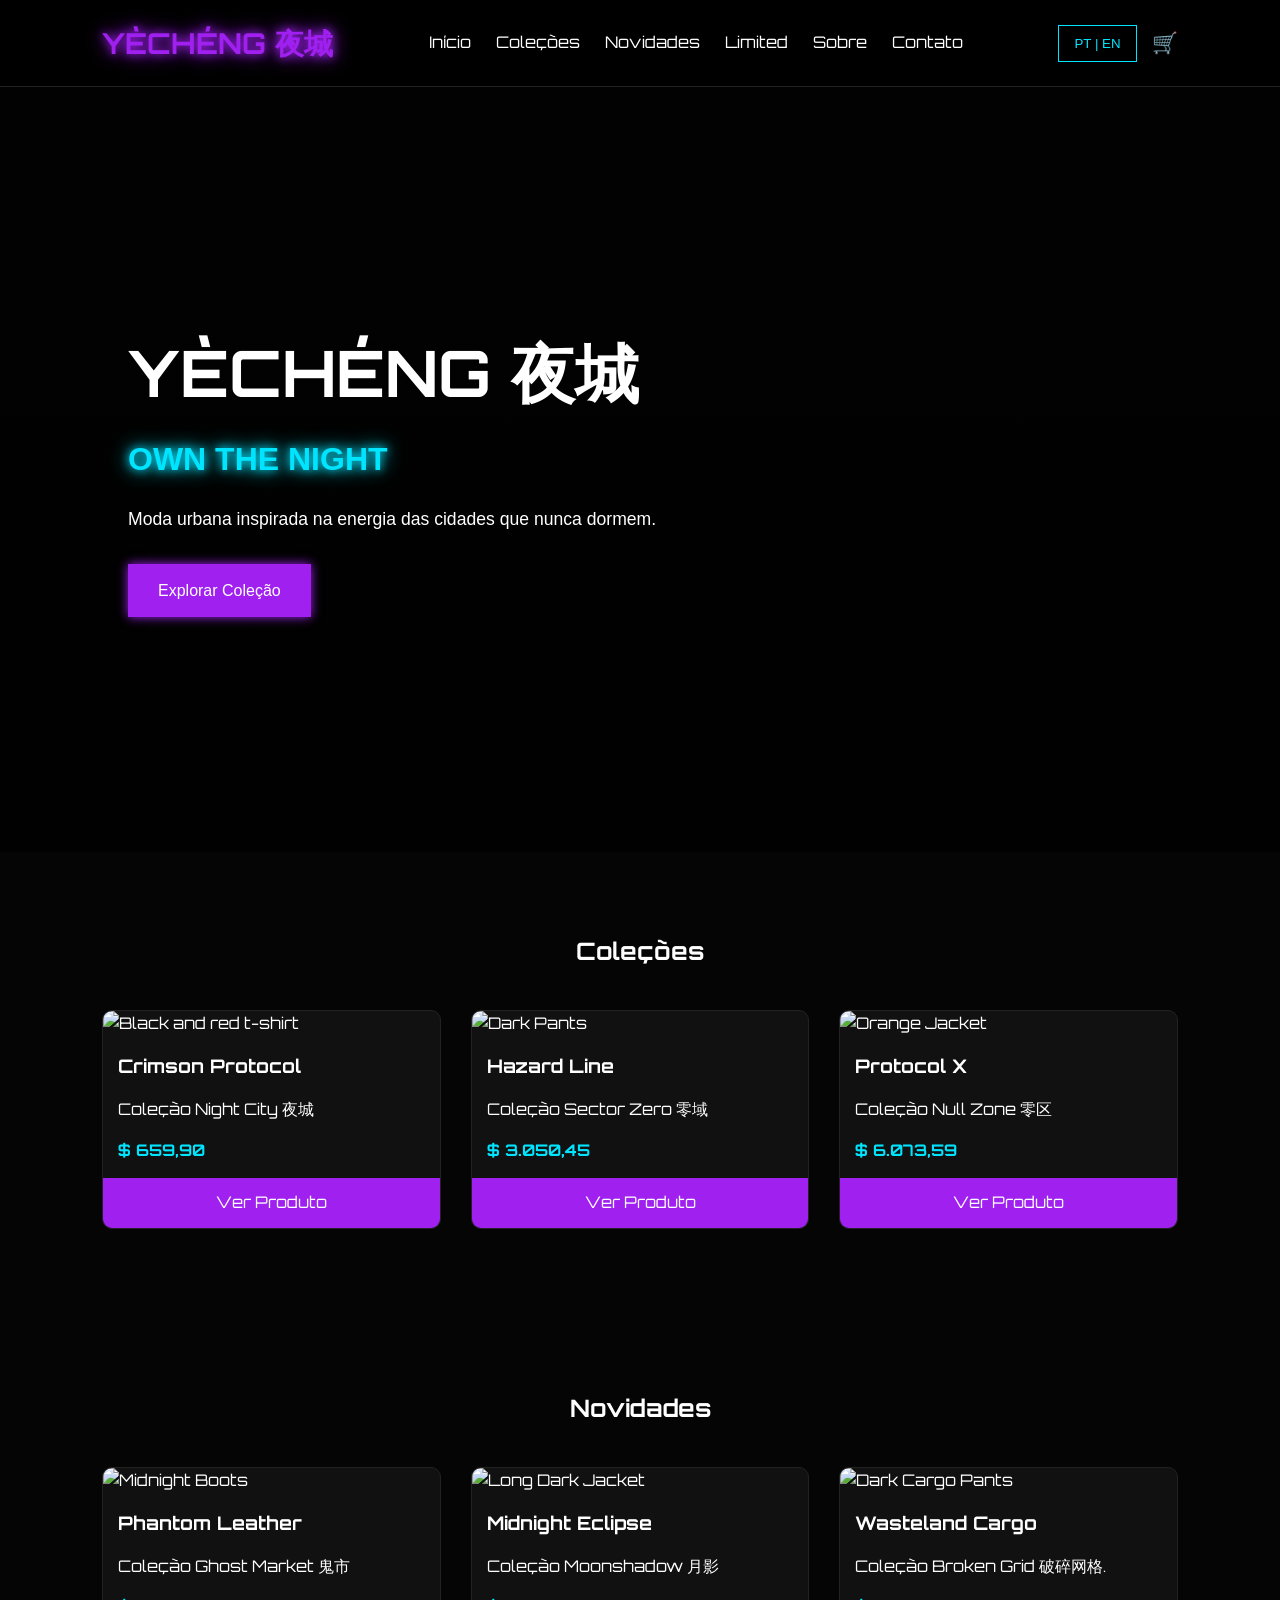
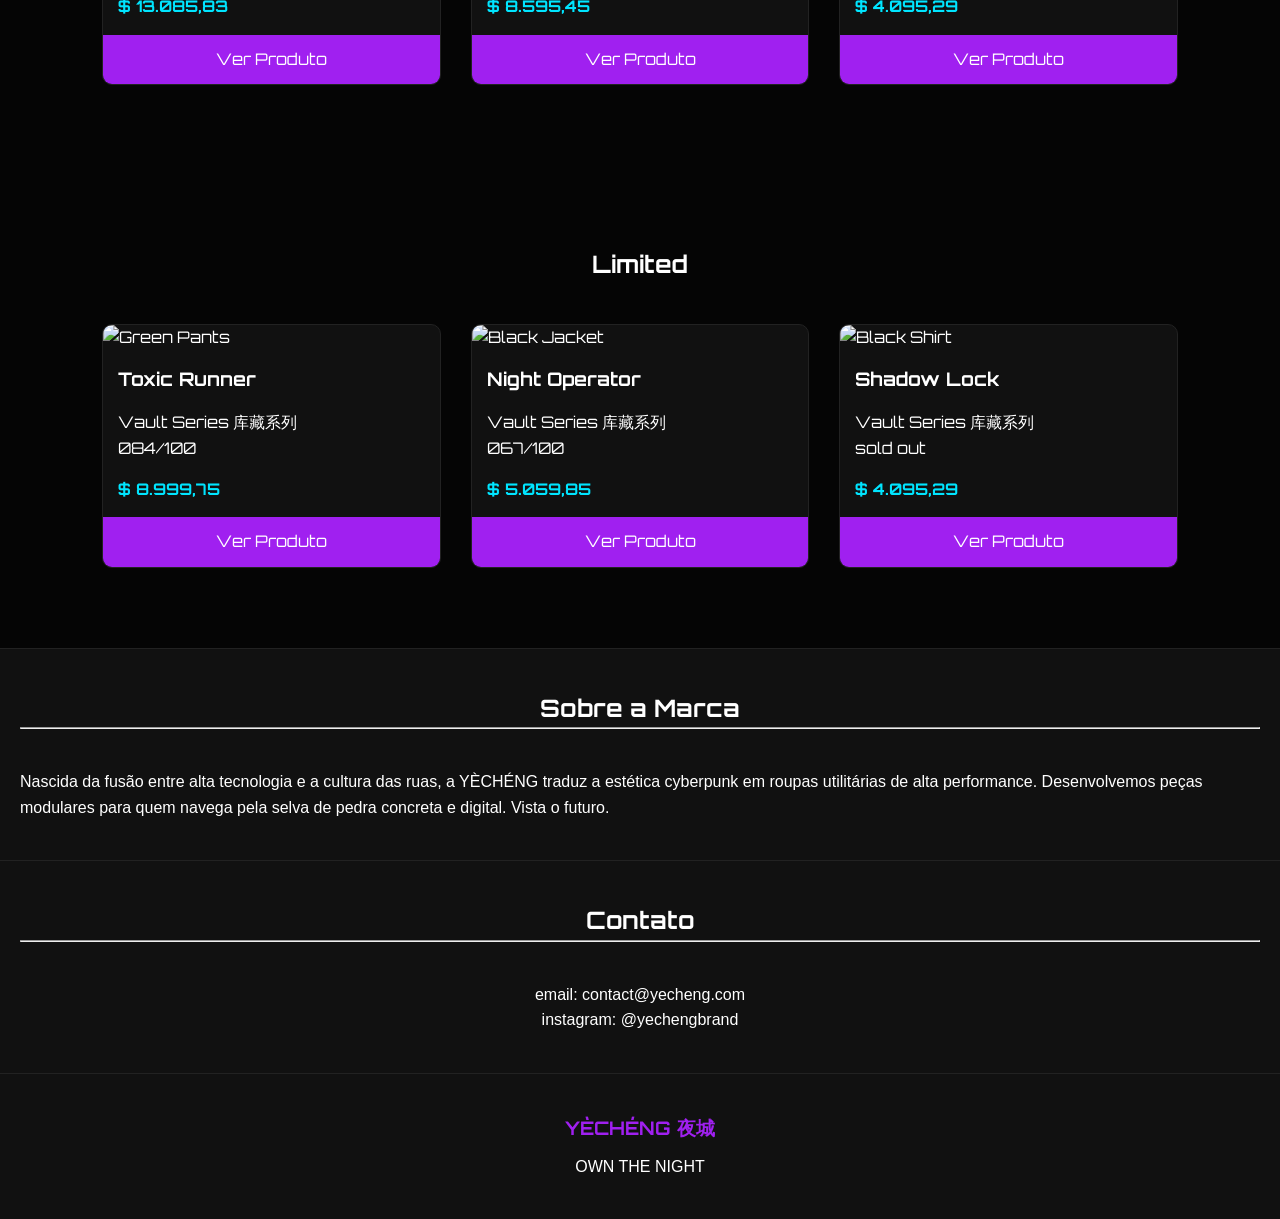
==== index.html @ 2682b0f8 "Upload inicial do projeto" ====
<!DOCTYPE html>
<html lang="pt-BR">
<head>
    <meta charset="UTF-8">
    <meta name="viewport" content="width=device-width, initial-scale=1.0">
    <title>YÈCHÉNG 夜城</title>

    <link rel="stylesheet" href="style.css">

    <link rel="icon" type="image/png" href="images/favicon4.png">

    <link href="https://fonts.googleapis.com/css2?family=Orbitron:wght@400;600;700&display=swap" rel="stylesheet">
</head>

<body>

    <!-- logo apenas -->
<header>

    <div class="logo">

        <h1>YÈCHÉNG 夜城</h1>

    </div>
    
    <!-- nav (Inicio, Coleções, Novidades, Limited, Sobre, Contato) -->

    <nav>

        <ul>

            <li>
                <a href="#inicio"
                data-pt="Início"
                data-en="Home">

                Início

                </a>
            </li>

            <li>
                <a href="#colecoes"
                data-pt="Coleções"
                data-en="Collections">

                Coleções

                </a>
            </li>

            <li>
                <a href="#novidades"
                data-pt="Novidades"
                data-en="New Arrivals">

                Novidades

                </a>
            </li>

            <li>
                <a href="#limited">

                Limited

                </a>
            </li>

            <li>
                <a href="#sobre"
                data-pt="Sobre"
                data-en="About">

                Sobre

                </a>
            </li>

            <li>
                <a href="#contato"
                data-pt="Contato"
                data-en="Contact">

                Contato

                </a>
            </li>

        </ul>

    </nav>

    <div class="header-actions">

        <button id="idioma">

            PT | EN 

        </button>

        <span class="cart">

            🛒

        </span>

    </div>

</header>

<main>

    <!-- hero -->

    <section class="hero" id="inicio">

        <div class="hero-content">

            <h1>YÈCHÉNG 夜城</h1>

            <h2>

                OWN THE NIGHT

            </h2>

            <p
            data-pt="Moda urbana inspirada na energia das cidades que nunca dormem."
            data-en="Urban fashion inspired by cities that never sleep.">

            Moda urbana inspirada na energia das cidades que nunca dormem.

            </p>

            <a href="#colecoes"
            class="btn"

            data-pt="Explorar Coleção"
            data-en="Explore Collection">

            Explorar Coleção

            </a>

        </div>

    </section>

    <!-- coleções (3 cards) -->

    <section class="catalogo" id="colecoes">

        <h2
        data-pt="Coleções"
        data-en="Collections">

        Coleções

        </h2>

        <div class="produtos">

            <article class="card">

                <img src="images/shirt1.jpg" alt="Black and red t-shirt">

                <h3>Crimson Protocol</h3>

                <p
                data-pt="Coleção Night City 夜城."
                data-en="Night City 夜城 Collection .">

                Coleção Night City 夜城

                </p>

                <span>$ 659,90</span>

                <a href="produto1.html"
                data-pt="Ver Produto"
                data-en="View Product">

                Ver Produto 

                </a>

            </article>

            <article class="card">

                <img src="images/pants1.jpg" alt="Dark Pants">

                <h3>Hazard Line</h3>

                <p
                data-pt="Coleção Sector Zero 零域."
                data-en="Sector Zero 零域 Collection.">

                Coleção Sector Zero 零域

                </p>

                <span>$ 3.050,45</span>

                <a href="produto2.html"
                data-pt="Ver Produto"
                data-en="View Product">

                Ver Produto

                </a>

            </article>

            <article class="card">

                <img src="images/jacket3.jpg" alt="Orange Jacket">

                <h3>Protocol X</h3>

                <p
                data-pt="Coleção Null Zone 零区."
                data-en="Null Zone 零区 Collection .">

                Coleção Null Zone 零区

                </p>

                <span>$ 6.073,59</span>

                <a href="produto3.html"
                data-pt="Ver Produto"
                data-en="View Product">

                Ver Produto

                </a>

            </article>

        </div>

    </section>

    <!-- novidades (3 cards) -->

    <section class="secao" id="novidades">

        <h2
        data-pt="Novidades"
        data-en="New Arrivals">

        Novidades

        </h2>

    <div class="produtos">

            <article class="card">

                <img src="images/jacket2.jpg" alt="Midnight Boots">

                <h3>Phantom Leather</h3>

                <p
                data-pt="Coleção Ghost Market 鬼市."
                data-en="Ghost Market 鬼市 Collection.">

                Coleção Ghost Market 鬼市
                </p>

                <span>$ 13.085,83</span>

                <a href="produto4.html"
                data-pt="Ver Produto"
                data-en="View Product">

                Ver Produto

                </a>

            </article>

            <article class="card">

                <img src="images/newjacket.jpg" alt="Long Dark Jacket">

                <h3>Midnight Eclipse</h3>

                <p
                data-pt="Coleção Moonshadow 月影"
                data-en="Moonshadow 月影 Collection">

                Coleção Moonshadow 月影

                </p>

                <span>$ 8.595,45</span>

                <a href="produto5.html"
                data-pt="Ver Produto"
                data-en="View Product">

                Ver Produto

                </a>

            </article>

            <article class="card">

                <img src="images/pants2.jpg" alt="Dark Cargo Pants">

                <h3>Wasteland Cargo</h3>

                <p
                data-pt="Coleção Broken Grid 破碎网格 ."
                data-en="Broken Grid 破碎网格 Collection.">

                Coleção Broken Grid 破碎网格.

                </p>

                <span>$ 4.095,29</span>

                <a href="produto6.html"
                data-pt="Ver Produto"
                data-en="View Product">

                Ver Produto

                </a>

            </article>

        </div>

    </section>

    <!-- coleção limitada (3 cards)-->

    <section class="secao" id="limited">

        <h2>Limited</h2>

        <div class="produtos">

            <article class="card">

                <img src="images/pants3.jpg" alt="Green Pants">

                <h3 style="font-family: Orbitron, sans-serif;">

                Toxic Runner

                </h3>

                <p>Vault Series 库藏系列 <br>
                    084/100
                </p>

                <span style="font-family: Orbitron, sans-serif;">$ 8.999,75</span>

                <a href="produto7.html"
                data-pt="Ver Produto"
                data-en="View Product">

                Ver Produto

                </a>

            </article>

            <article class="card">

                <img src="images/jacket8.jpg" alt="Black Jacket">

                <h3>Night Operator</h3>

                <p>Vault Series 库藏系列 <br>
                    067/100
                </p>

                <span> $ 5.059,85</span>

                <a href="produto8.html"
                data-pt="Ver Produto"
                data-en="View Product">

                Ver Produto

                </a>

            </article>

            <article class="card">

                <img src="images/shirt2.jpg" alt="Black Shirt">

                <h3>Shadow Lock</h3>

                <p>Vault Series 库藏系列<br>
                    sold out
                </p>

                <span>$ 4.095,29</span>

                <a href="produto9.html"
                data-pt="Ver Produto"
                data-en="View Product">

                Ver Produto

                </a>

            </article>

        </div>
    </section>

    <!-- sobre -->

    <section class="secao" id="sobre">

        <h2
        data-pt="Sobre a Marca"
        data-en="About the Brand">

        Sobre a Marca<hr>

        </h2>

        <p
        data-pt="Nascida da fusão entre alta tecnologia e a cultura das ruas, a YÈCHÉNG traduz a estética cyberpunk em roupas utilitárias de alta performance. Desenvolvemos peças modulares para quem navega pela selva de pedra concreta e digital. Vista o futuro."
        data-en="Born from the fusion of high technology and street culture, YÈCHÉNG translates the cyberpunk aesthetic into high-performance utilitarian apparel. We design modular pieces for those navigating the concrete and digital jungle. Wear the future.">

        Nascida da fusão entre alta tecnologia e a cultura das ruas, a YÈCHÉNG traduz a estética cyberpunk em roupas utilitárias de alta performance. Desenvolvemos peças modulares para quem navega pela selva de pedra concreta e digital. Vista o futuro.

        </p>

    </section>

    <!-- contato -->

    <section class="secao" id="contato">

        <h2
        data-pt="Contato"
        data-en="Contact">

        Contato<hr>

        </h2>

        <p>
        email: contact@yecheng.com<br>
        instagram: @yechengbrand</p>

    </section>

</main>

<footer>

    <h3>YÈCHÉNG 夜城</h3>

    <p>

        OWN THE NIGHT

    </p>

</footer>

<script src="script.js"></script>

</body>
</html>
---- style.css ----
*{
    margin:0;
    padding:0;
    box-sizing:border-box;
}

html{
    scroll-behavior:smooth;
}

body{
    background:#050505;
    color:white;
    font-family:Arial, sans-serif;
    line-height:1.6;
}


a{
    text-decoration:none;
}

/* header */

header{

    display:flex;
    justify-content:space-between;
    align-items:center;

    padding:20px 8%;

    background:rgba(0,0,0,.85);

    border-bottom:1px solid #222;

    position:sticky;
    top:0;

    z-index:1000;
}

.logo h1{

    font-family:'Orbitron', sans-serif; 

    color:#a020f0;

    font-size:1.8rem;

    text-shadow:
        0 0 10px #a020f0,
        0 0 20px #a020f0;

    
}

nav ul{

    list-style:none;
    display:flex;
    gap:25px;
    font-family:'Orbitron', sans-serif;
}

nav a{

    color:white;
    transition:.3s;
}

nav a:hover{

    color:#00e5ff;
    text-shadow: 0 0 10px #00e5ff;
}

.header-actions{

    display:flex;
    align-items:center;
    gap:15px;
}

#idioma{

    padding:10px 15px;
    background:none;
    border:1px solid #00e5ff;
    color:#00e5ff;
    cursor:pointer;
    transition:.3s;
}

#idioma:hover{

    background:#00e5ff;
    color:black;
}

.cart{

    font-size:1.3rem;
}

/* hero */

.hero{

    height:85vh;

    background:
        linear-gradient(
            rgba(0,0,0,.65),
            rgba(0,0,0,.8)
        ),
        url("images/background.jpg");

    background-size:cover;
    background-position:center;

    display:flex;
    align-items:center;

    padding:0 10%;
}

.hero-content{

    max-width:700px;
}

.hero-content h1{

    font-family:'Orbitron', sans-serif;

    font-size:4rem;

    margin-bottom:10px;
}

.hero-content h2{

    color:#00e5ff;

    font-size:2rem;

    margin-bottom:20px;

    text-shadow:
        0 0 10px #00e5ff,
        0 0 20px #00e5ff;
}

.hero-content p{

    margin-bottom:30px;

    font-size:1.1rem;
}

/* botões */

.btn{

    display:inline-block;

    padding:14px 30px;

    background:#a020f0;

    color:white;

    border:none;

    transition:.3s;

    cursor:pointer;

    box-shadow:
        0 0 10px #a020f0;
}

.btn:hover{

    background:#00e5ff;

    color:black;

    box-shadow:
        0 0 15px #00e5ff;
}

/* seções */

.catalogo,
.secao,
.checkout,
.produto-detalhe{

    padding:80px 8%;
}

.catalogo h2,
.secao h2,
.checkout h2{

    text-align:center;

    margin-bottom:40px;

    font-family:'Orbitron', sans-serif;
}

/* produtos */

.produtos{

    display:grid;

    grid-template-columns:1fr;

    gap:30px;
}

.card{

    background:#111;

    border:1px solid #222;

    border-radius:10px;

    overflow:hidden;

    transition:.3s;

    font-family: Orbitron, sans-serif;
}

.card:hover{

    transform:translateY(-5px);

    box-shadow:
        0 0 20px rgba(160,32,240,.4);
}

.card img{

    width:100%;

    height:320px;

    object-fit:cover;
}

.card h3{

    padding:15px;
}

.card p{

    padding:0 15px;
}

.card span{

    display:block;

    padding:15px;

    color:#00e5ff;

    font-weight:bold;
}

.card a{

    display:block;

    text-align:center;

    background:#a020f0;

    color:white;

    padding:12px;
}

/* produtos */

.produto-detalhe{

    display:flex;
    flex-direction:column;
    gap:40px;
}

.produto-imagem img{

    width:100%;
    border-radius:10px;
}

.produto-info h2{

    font-family:'Orbitron', sans-serif;

    margin-bottom:15px;
}

.preco{

    color:#00e5ff;

    font-size:1.5rem;

    font-weight:bold;

    margin-bottom:20px;
}

.especificacoes{

    margin:25px 0;
}

.especificacoes ul{

    padding-left:20px;
}

.especificacoes li{

    margin-bottom:10px;
}

/* checkout */

.checkout-form{

    display:flex;
    flex-direction:column;
    gap:20px;
}

.campo{

    display:flex;
    flex-direction:column;
}

.campo label{

    margin-bottom:8px;
}

input,
select,
textarea{

    padding:12px;

    border:none;

    border-radius:5px;
}
#sobre, #contato, footer{

    background:#111;

    border-top:1px solid #222;

    padding:40px 20px;
    
}

#contato{ 

    text-align:center;

    padding:40px 20px;

    background:#111;

    border-top:1px solid #222;


}
/* footer */

footer{

    text-align:center;

    padding:40px 20px;

    background:#111;

    border-top:1px solid #222;

    background-image: url('images/footer2.jpg'); 
    background-size: cover;     
    background-position: center;  
    background-repeat: no-repeat; 
    
}

footer h3{

    font-family:'Orbitron', sans-serif;

    color:#a020f0;

    margin-bottom:10px;
}

/* tablet */

@media (min-width:768px){

    .produtos{

        grid-template-columns:
        repeat(2,1fr);
    }

    .checkout-form{

        display:grid;

        grid-template-columns:
        repeat(2,1fr);

        gap:20px;
    }

    .campo-completo{

        grid-column:1 / -1;
    }
}

/* desktop */

@media (min-width:1024px){

    .produtos{

        grid-template-columns:
        repeat(3,1fr);
    }

    .produto-detalhe{

        flex-direction:row;
        align-items:flex-start;
    }

    .produto-imagem{

        flex:1;
    }

    .produto-info{

        flex:1;
    }
}

/* mobile */

@media (max-width:900px){

    header{

        flex-direction:column;

        gap:20px;
    }

    nav ul{

        flex-wrap:wrap;

        justify-content:center;
    }

    .hero{

        text-align:center;
        justify-content:center;
    }

    .hero-content h1{

        font-size:2.8rem;
    }

    .hero-content h2{

        font-size:1.5rem;
    }
}
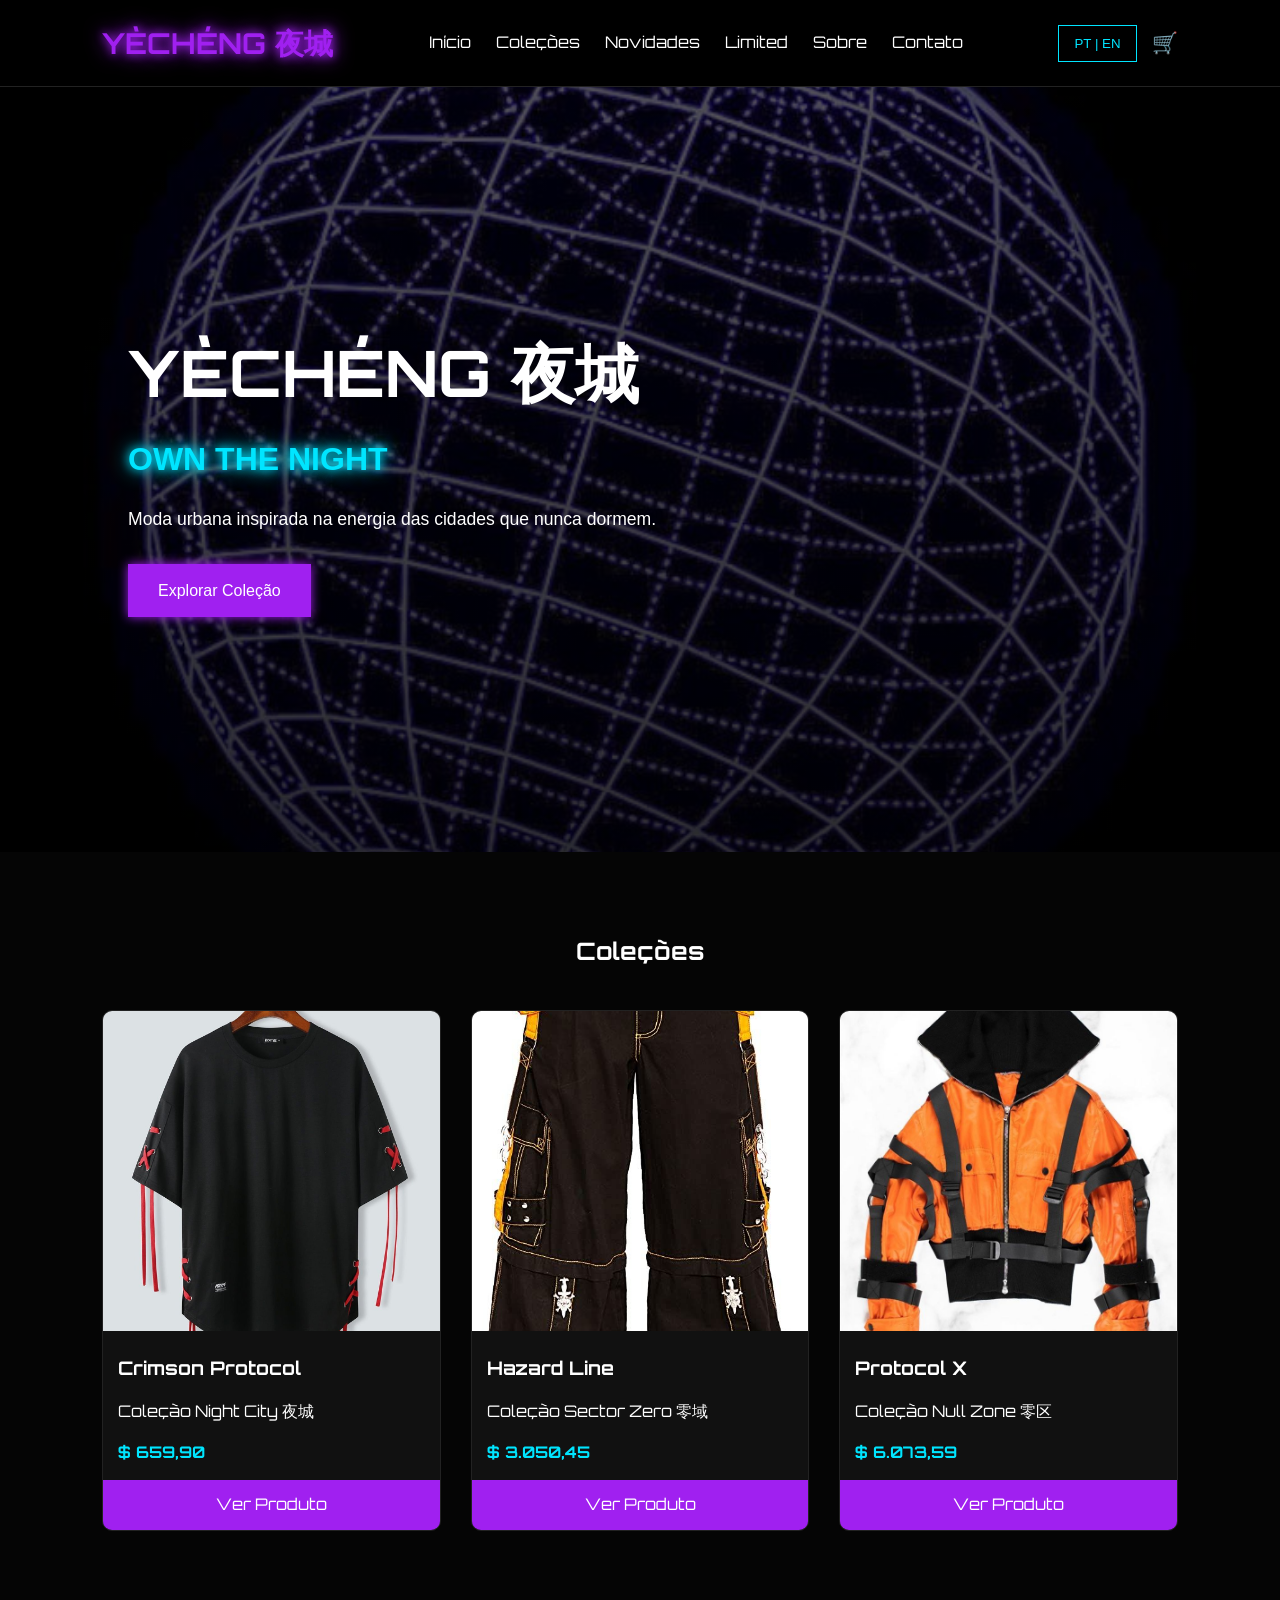
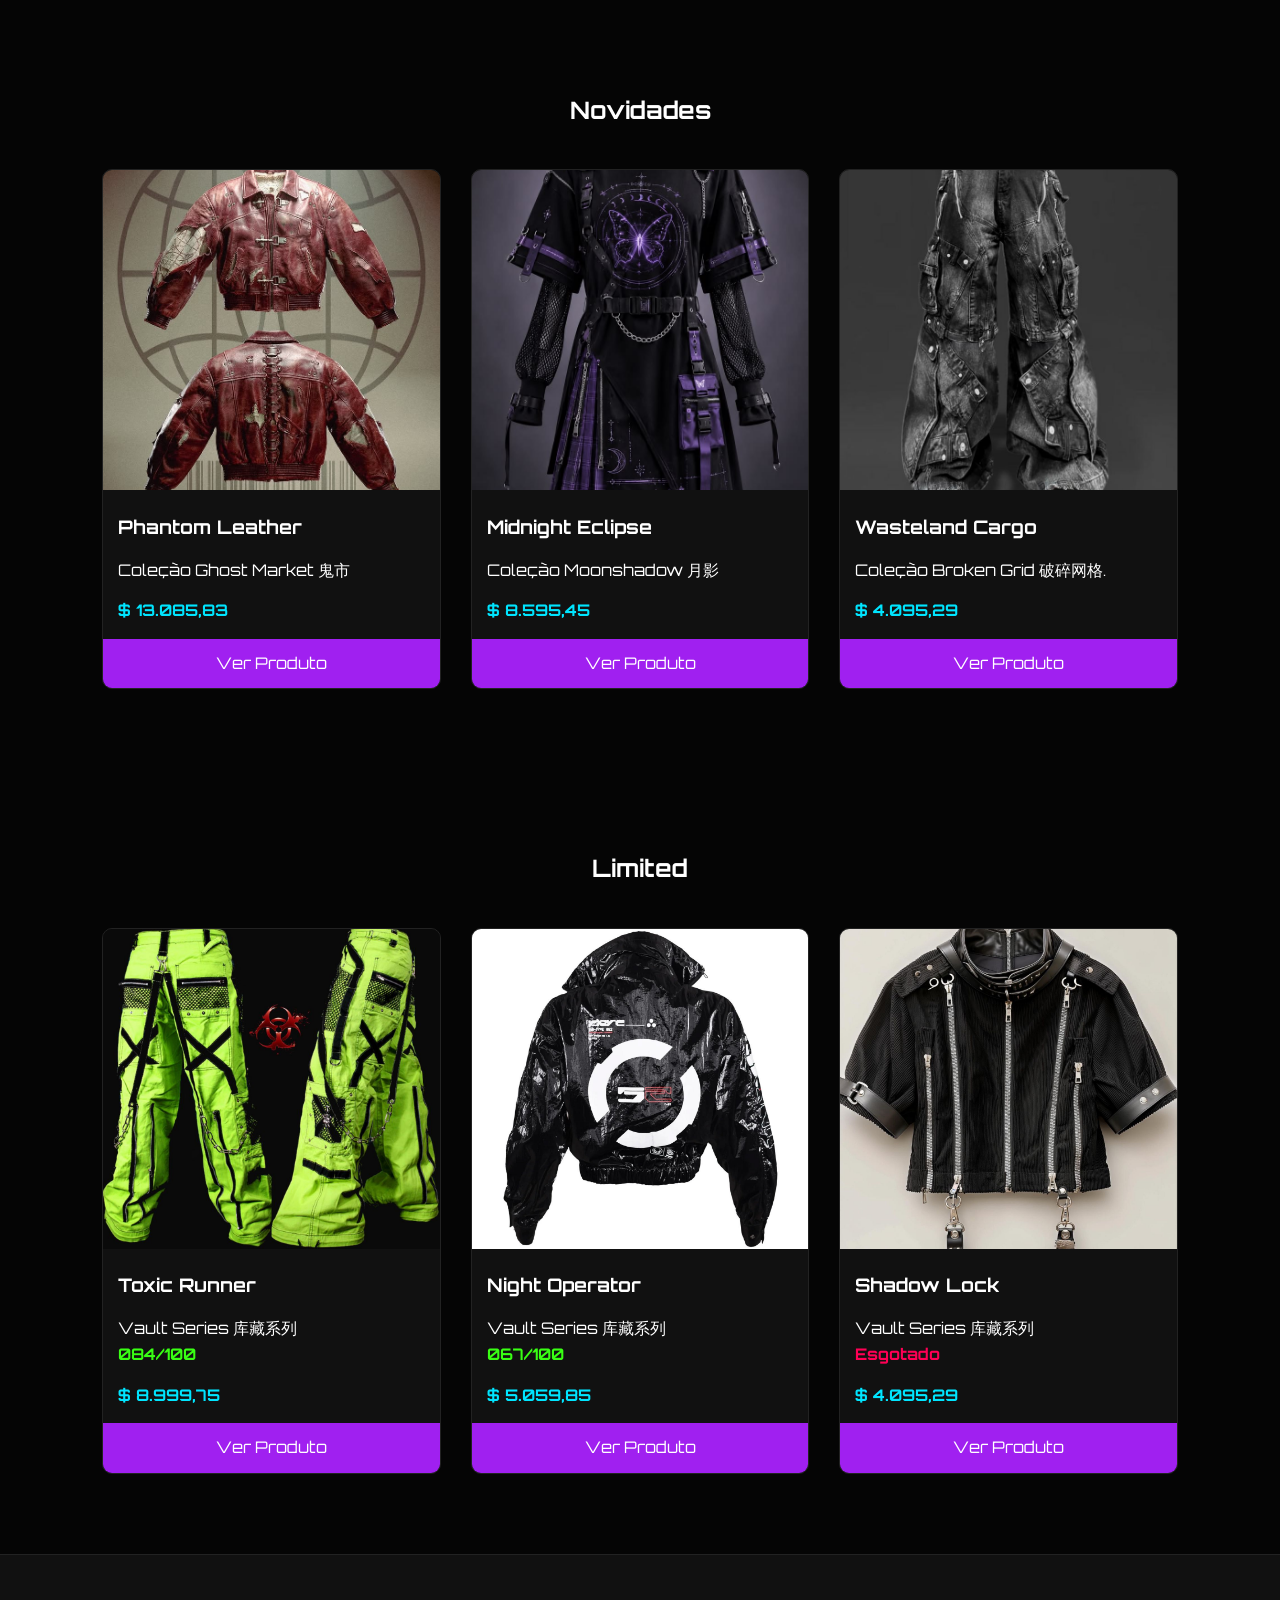
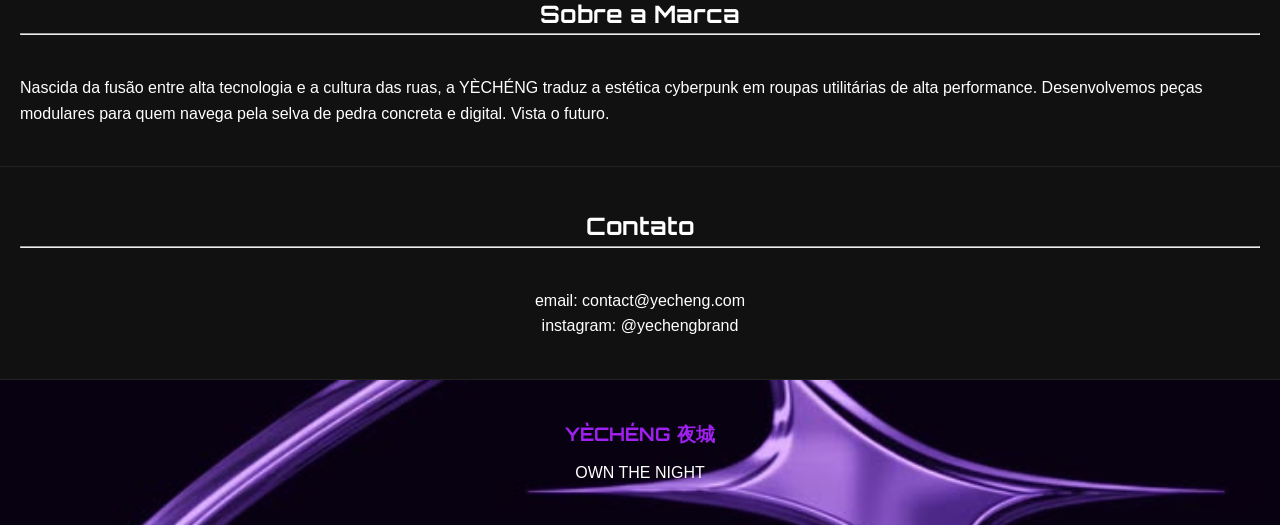
==== commit eacd7db8: "modificações" ====
--- a/index.html
+++ b/index.html
@@ -356,9 +356,9 @@
 
                 </h3>
 
-                <p>Vault Series 库藏系列 <br>
-                    084/100
-                </p>
+                <p>Vault Series 库藏系列 <br></p>
+
+                <p style="color: #39FF14; font-weight: bold;">084/100</p>
 
                 <span style="font-family: Orbitron, sans-serif;">$ 8.999,75</span>
 
@@ -378,9 +378,9 @@
 
                 <h3>Night Operator</h3>
 
-                <p>Vault Series 库藏系列 <br>
-                    067/100
-                </p>
+                <p>Vault Series 库藏系列 <br></p>
+
+                <p style="color: #39FF14; font-weight: bold;">067/100</p>
 
                 <span> $ 5.059,85</span>
 
@@ -400,8 +400,13 @@
 
                 <h3>Shadow Lock</h3>
 
-                <p>Vault Series 库藏系列<br>
-                    sold out
+                <p>Vault Series 库藏系列<br></p>
+
+                <p style="color: #FF0055; font-weight: bold;"
+                    data-pt="Esgotado"
+                    data-en="Sold Out">
+
+                    Esgotado
                 </p>
 
                 <span>$ 4.095,29</span>
